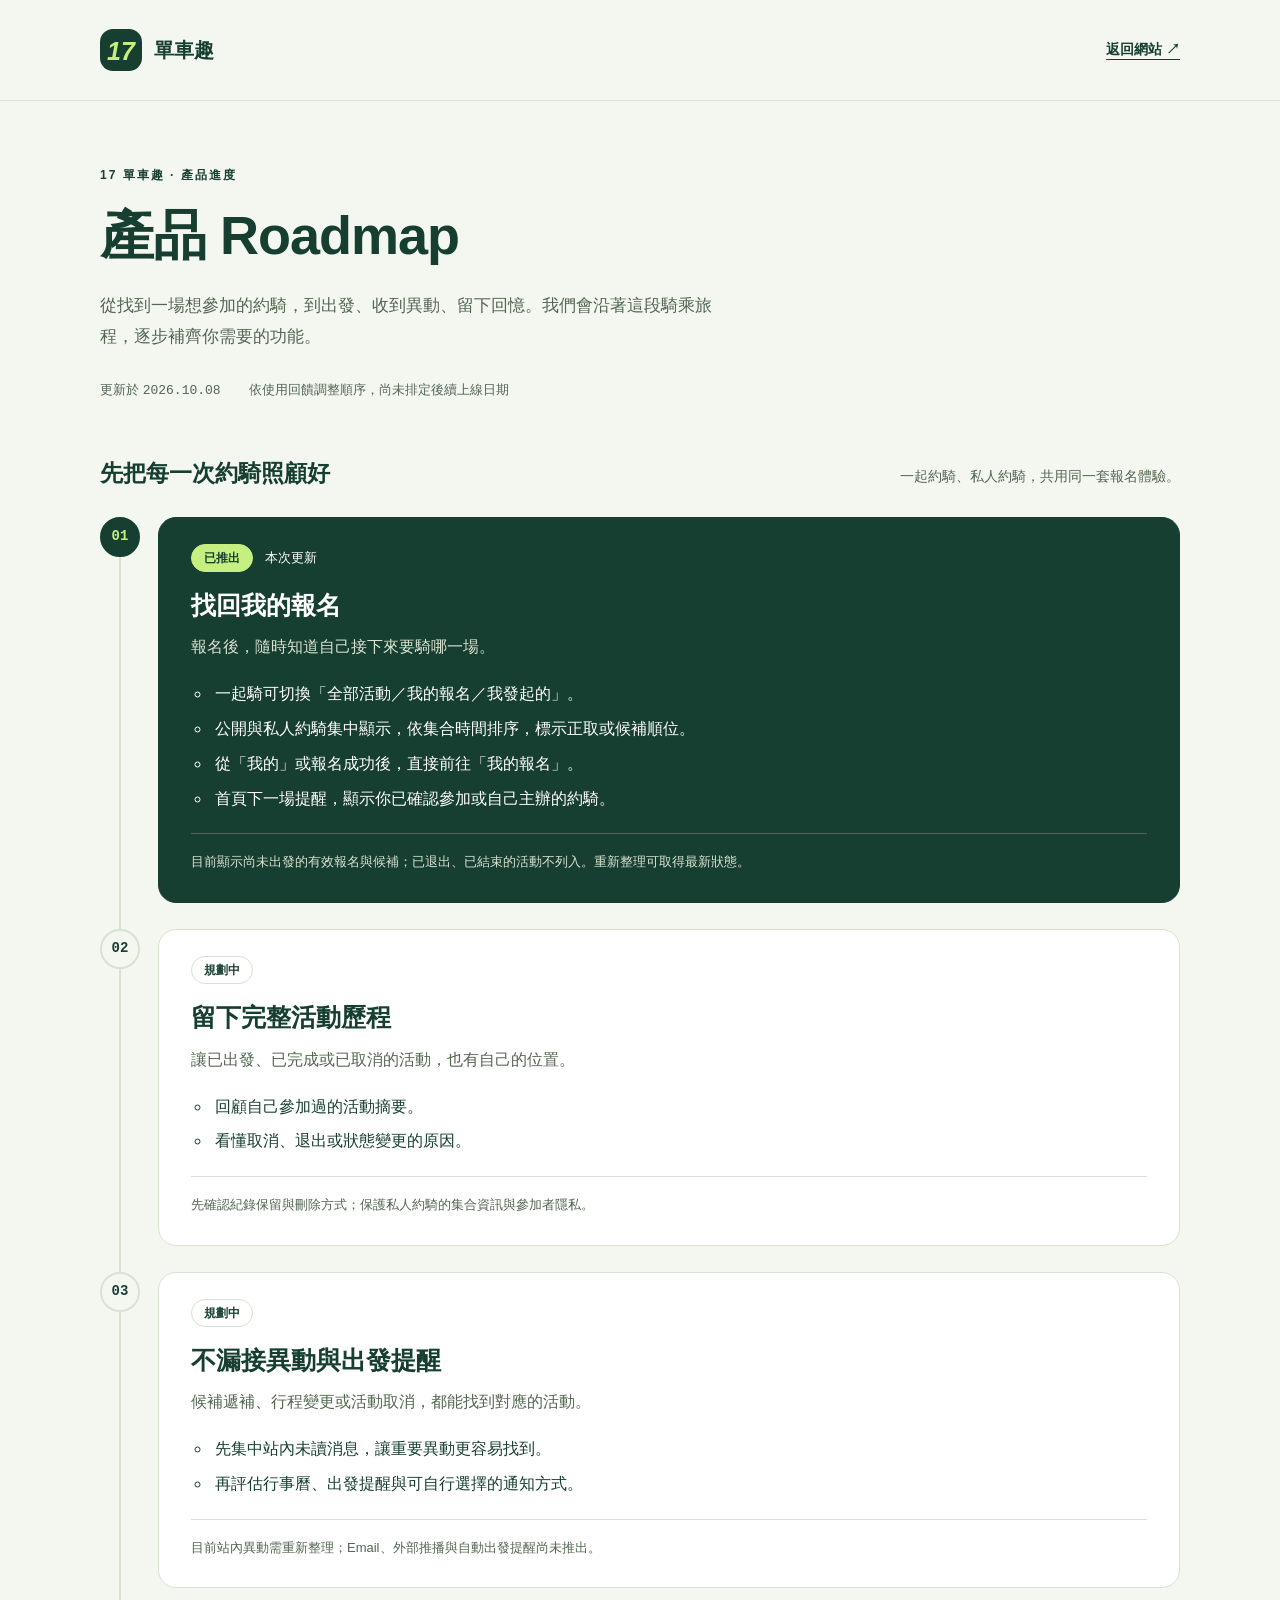
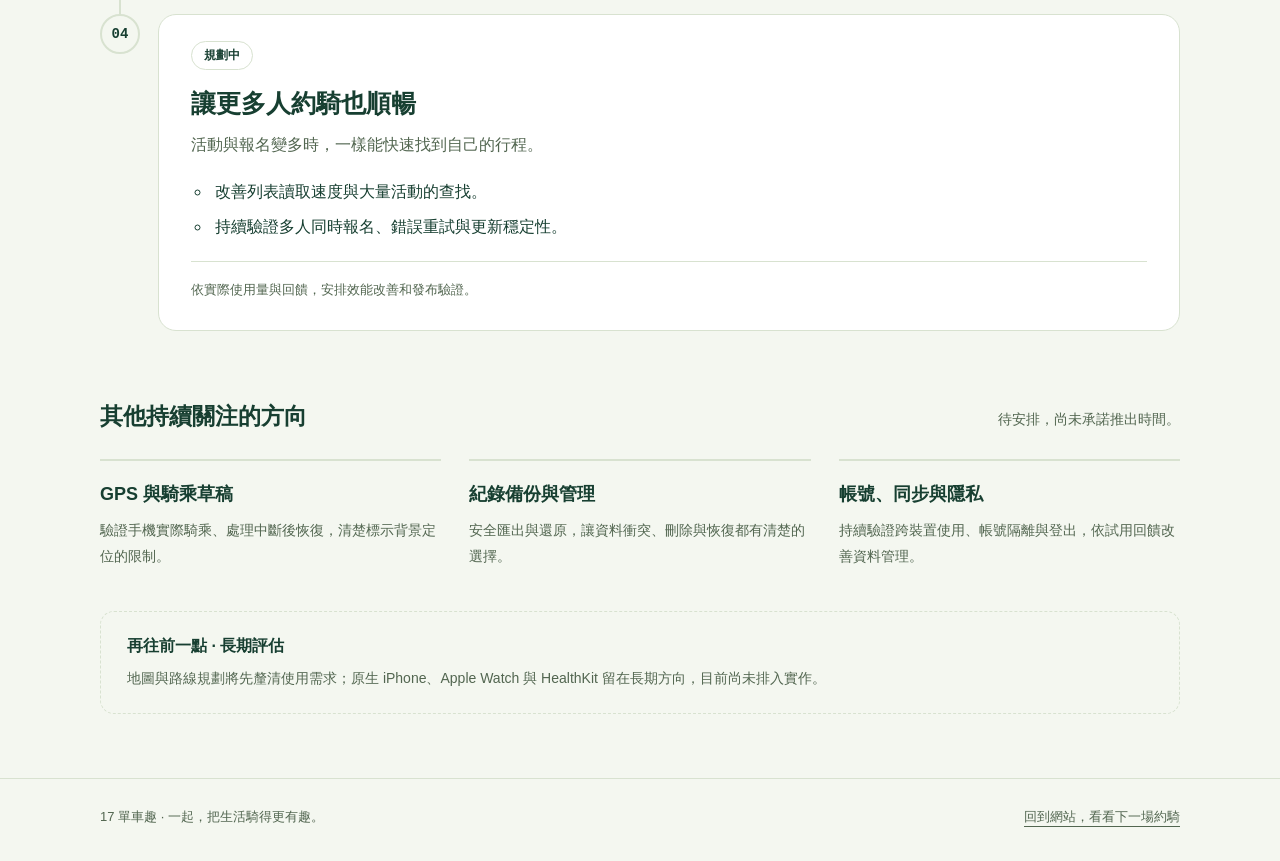
==== roadmap.html @ cc585994 "Deploy public roadmap and my registrations from bef583f Co-authored-by: multica-agent <github@multic" ====
<!doctype html>
<html lang="zh-Hant">
<head>
  <meta charset="utf-8">
  <meta name="viewport" content="width=device-width, initial-scale=1">
  <meta name="description" content="17 單車趣的產品進度與下一步：我的報名、活動歷程、行程提醒，以及更順暢的約騎體驗。">
  <meta name="theme-color" content="#173f31">
  <title>產品 Roadmap · 17 單車趣</title>
  <link rel="icon" href="./favicon.svg" type="image/svg+xml">
  <style>
    :root { color-scheme: light; --forest: #173f31; --lime: #c6ef81; --ground: #f4f7f0; --paper: #fff; --muted: #526650; --line: #d8e2d0; }
    * { box-sizing: border-box; }
    body { margin: 0; background: var(--ground); color: var(--forest); font-family: -apple-system, BlinkMacSystemFont, "Segoe UI", "PingFang TC", "Microsoft JhengHei", sans-serif; line-height: 1.8; }
    a { color: inherit; text-underline-offset: 5px; }
    a:focus-visible { outline: 3px solid var(--forest); outline-offset: 5px; border-radius: 4px; }
    .skip { position: absolute; top: -100px; left: 20px; padding: 10px 18px; background: var(--paper); z-index: 2; }
    .skip:focus { top: 12px; }
    .wrap { width: min(1080px, calc(100% - 64px)); margin-inline: auto; }
    header { border-bottom: 1px solid var(--line); }
    .topbar { min-height: 100px; display: flex; align-items: center; justify-content: space-between; gap: 24px; }
    .brand { display: inline-flex; align-items: center; gap: 12px; text-decoration: none; font-size: 20px; font-weight: 750; }
    .brand b { display: grid; place-items: center; width: 42px; height: 42px; border-radius: 13px; color: var(--lime); background: var(--forest); font-size: 25px; font-style: italic; }
    .home { font-size: 14px; font-weight: 600; padding-block: 12px; }
    .intro { padding: 64px 0 42px; max-width: 720px; }
    .eyebrow { margin: 0 0 12px; font-size: 12px; font-weight: 700; letter-spacing: 2px; }
    h1 { font-size: clamp(34px, 5.5vw, 54px); line-height: 1.35; letter-spacing: -1px; margin: 0 0 20px; }
    h2, h3 { line-height: 1.5; }
    .intro > p:not(.eyebrow) { color: var(--muted); margin: 0; font-size: 17px; max-width: 620px; }
    .meta { display: flex; gap: 10px 28px; flex-wrap: wrap; margin-top: 25px; color: var(--muted); font-size: 13px; }
    time { font-family: ui-monospace, SFMono-Regular, Consolas, monospace; }
    .section-head { display: flex; flex-wrap: wrap; align-items: baseline; justify-content: space-between; gap: 8px 25px; margin: 12px 0 26px; }
    .section-head h2 { margin: 0; font-size: 23px; }
    .section-head p { margin: 0; color: var(--muted); font-size: 14px; }
    .stages { padding: 0 0 0 58px; margin: 0; list-style: none; }
    .stage { position: relative; padding: 0 0 26px 0; }
    .stage::before { content: ""; position: absolute; left: -39px; top: 39px; bottom: -1px; border-left: 2px solid var(--line); }
    .stage:last-child::before { display: none; }
    .stop { position: absolute; left: -58px; top: 0; display: grid; place-items: center; width: 40px; height: 40px; border: 2px solid var(--line); border-radius: 50%; background: var(--ground); font-family: ui-monospace, monospace; font-size: 14px; font-weight: 700; }
    .released .stop { background: var(--forest); border-color: var(--forest); color: var(--lime); }
    .panel { background: var(--paper); padding: 26px 32px 28px; border: 1px solid var(--line); border-radius: 18px; }
    .released .panel { border-color: var(--forest); background: var(--forest); color: var(--paper); }
    .stage-top { display: flex; align-items: center; flex-wrap: wrap; gap: 12px; }
    .badge { display: inline-block; padding: 3px 12px; border: 1px solid var(--line); border-radius: 20px; font-size: 12px; font-weight: 700; line-height: 1.7; }
    .released .badge { color: var(--forest); background: var(--lime); border-color: var(--lime); }
    .stage-top span:last-child:not(.badge) { font-size: 13px; }
    .panel h3 { font-size: 25px; margin: 15px 0 9px; }
    .panel > p { margin: 0; color: var(--muted); }
    .released .panel > p { color: #d8e2d0; }
    .features { margin: 18px 0 0; padding-left: 20px; }
    .features li { padding-left: 4px; margin-top: 6px; }
    .detail { margin-top: 20px; padding-top: 16px; border-top: 1px solid var(--line); font-size: 13px; color: var(--muted); }
    .released .detail { color: #d8e2d0; border-color: #526650; }
    .directions { margin-top: 42px; }
    .direction-grid { display: grid; grid-template-columns: repeat(3, 1fr); gap: 28px; }
    .direction { padding-top: 20px; border-top: 2px solid var(--line); }
    .direction h3 { font-size: 18px; margin: 0 0 10px; }
    .direction p { margin: 0; font-size: 14px; color: var(--muted); }
    .outlook { margin: 42px 0 64px; padding: 22px 26px; border: 1px dashed var(--line); border-radius: 14px; }
    .outlook h3 { font-size: 16px; margin: 0 0 8px; }
    .outlook p { font-size: 14px; margin: 0; color: var(--muted); }
    footer { border-top: 1px solid var(--line); padding: 26px 0 34px; }
    .bottom { display: flex; justify-content: space-between; flex-wrap: wrap; gap: 12px 24px; font-size: 13px; color: var(--muted); }
    .bottom p { margin: 0; }
    @media (max-width: 680px) {
      .wrap { width: calc(100% - 36px); }
      .topbar { min-height: 82px; gap: 12px; }
      .brand { font-size: 18px; gap: 8px; }
      .brand b { width: 36px; height: 36px; border-radius: 10px; font-size: 23px; }
      .home { font-size: 13px; }
      .intro { padding: 38px 0 30px; }
      .intro > p:not(.eyebrow) { font-size: 15px; }
      .section-head { margin-top: 6px; }
      .section-head h2 { font-size: 21px; }
      .stages { padding-left: 36px; }
      .stop { left: -36px; width: 26px; height: 26px; font-size: 11px; }
      .stage::before { left: -24px; top: 25px; }
      .panel { padding: 20px; border-radius: 14px; }
      .panel h3 { font-size: 22px; }
      .panel > p, .features { font-size: 14px; }
      .direction-grid { grid-template-columns: 1fr; gap: 22px; }
      .outlook { padding: 20px; margin-bottom: 40px; }
    }
  </style>
</head>
<body>
  <a class="skip" href="#main">跳到主要內容</a>
  <header>
    <nav class="wrap topbar" aria-label="網站導覽">
      <a class="brand" href="./" aria-label="17 單車趣首頁"><b aria-hidden="true">17</b> 單車趣</a>
      <a class="home" href="./">返回網站 <span aria-hidden="true">↗</span></a>
    </nav>
  </header>
  <main class="wrap" id="main">
    <section class="intro" aria-labelledby="title">
      <p class="eyebrow">17 單車趣 · 產品進度</p>
      <h1 id="title">產品 Roadmap</h1>
      <p>從找到一場想參加的約騎，到出發、收到異動、留下回憶。我們會沿著這段騎乘旅程，逐步補齊你需要的功能。</p>
      <div class="meta"><span>更新於 <time datetime="2026-10-08">2026.10.08</time></span><span>依使用回饋調整順序，尚未排定後續上線日期</span></div>
    </section>
    <section aria-labelledby="journey">
      <div class="section-head"><h2 id="journey">先把每一次約騎照顧好</h2><p>一起約騎、私人約騎，共用同一套報名體驗。</p></div>
      <ol class="stages">
        <li class="stage released">
          <span class="stop" aria-hidden="true">01</span>
          <article class="panel" aria-labelledby="registrations">
            <div class="stage-top"><span class="badge">已推出</span><span>本次更新</span></div>
            <h3 id="registrations">找回我的報名</h3>
            <p>報名後，隨時知道自己接下來要騎哪一場。</p>
            <ul class="features">
              <li>一起騎可切換「全部活動／我的報名／我發起的」。</li>
              <li>公開與私人約騎集中顯示，依集合時間排序，標示正取或候補順位。</li>
              <li>從「我的」或報名成功後，直接前往「我的報名」。</li>
              <li>首頁下一場提醒，顯示你已確認參加或自己主辦的約騎。</li>
            </ul>
            <div class="detail">目前顯示尚未出發的有效報名與候補；已退出、已結束的活動不列入。重新整理可取得最新狀態。</div>
          </article>
        </li>
        <li class="stage">
          <span class="stop" aria-hidden="true">02</span>
          <article class="panel" aria-labelledby="history">
            <div class="stage-top"><span class="badge">規劃中</span></div>
            <h3 id="history">留下完整活動歷程</h3>
            <p>讓已出發、已完成或已取消的活動，也有自己的位置。</p>
            <ul class="features"><li>回顧自己參加過的活動摘要。</li><li>看懂取消、退出或狀態變更的原因。</li></ul>
            <div class="detail">先確認紀錄保留與刪除方式；保護私人約騎的集合資訊與參加者隱私。</div>
          </article>
        </li>
        <li class="stage">
          <span class="stop" aria-hidden="true">03</span>
          <article class="panel" aria-labelledby="reminders">
            <div class="stage-top"><span class="badge">規劃中</span></div>
            <h3 id="reminders">不漏接異動與出發提醒</h3>
            <p>候補遞補、行程變更或活動取消，都能找到對應的活動。</p>
            <ul class="features"><li>先集中站內未讀消息，讓重要異動更容易找到。</li><li>再評估行事曆、出發提醒與可自行選擇的通知方式。</li></ul>
            <div class="detail">目前站內異動需重新整理；Email、外部推播與自動出發提醒尚未推出。</div>
          </article>
        </li>
        <li class="stage">
          <span class="stop" aria-hidden="true">04</span>
          <article class="panel" aria-labelledby="reliability">
            <div class="stage-top"><span class="badge">規劃中</span></div>
            <h3 id="reliability">讓更多人約騎也順暢</h3>
            <p>活動與報名變多時，一樣能快速找到自己的行程。</p>
            <ul class="features"><li>改善列表讀取速度與大量活動的查找。</li><li>持續驗證多人同時報名、錯誤重試與更新穩定性。</li></ul>
            <div class="detail">依實際使用量與回饋，安排效能改善和發布驗證。</div>
          </article>
        </li>
      </ol>
    </section>
    <section class="directions" aria-labelledby="directions">
      <div class="section-head"><h2 id="directions">其他持續關注的方向</h2><p>待安排，尚未承諾推出時間。</p></div>
      <div class="direction-grid">
        <article class="direction"><h3>GPS 與騎乘草稿</h3><p>驗證手機實際騎乘、處理中斷後恢復，清楚標示背景定位的限制。</p></article>
        <article class="direction"><h3>紀錄備份與管理</h3><p>安全匯出與還原，讓資料衝突、刪除與恢復都有清楚的選擇。</p></article>
        <article class="direction"><h3>帳號、同步與隱私</h3><p>持續驗證跨裝置使用、帳號隔離與登出，依試用回饋改善資料管理。</p></article>
      </div>
    </section>
    <aside class="outlook" aria-labelledby="future">
      <h3 id="future">再往前一點 · 長期評估</h3>
      <p>地圖與路線規劃將先釐清使用需求；原生 iPhone、Apple Watch 與 HealthKit 留在長期方向，目前尚未排入實作。</p>
    </aside>
  </main>
  <footer><div class="wrap bottom"><p>17 單車趣 · 一起，把生活騎得更有趣。</p><a href="./">回到網站，看看下一場約騎</a></div></footer>
</body>
</html>
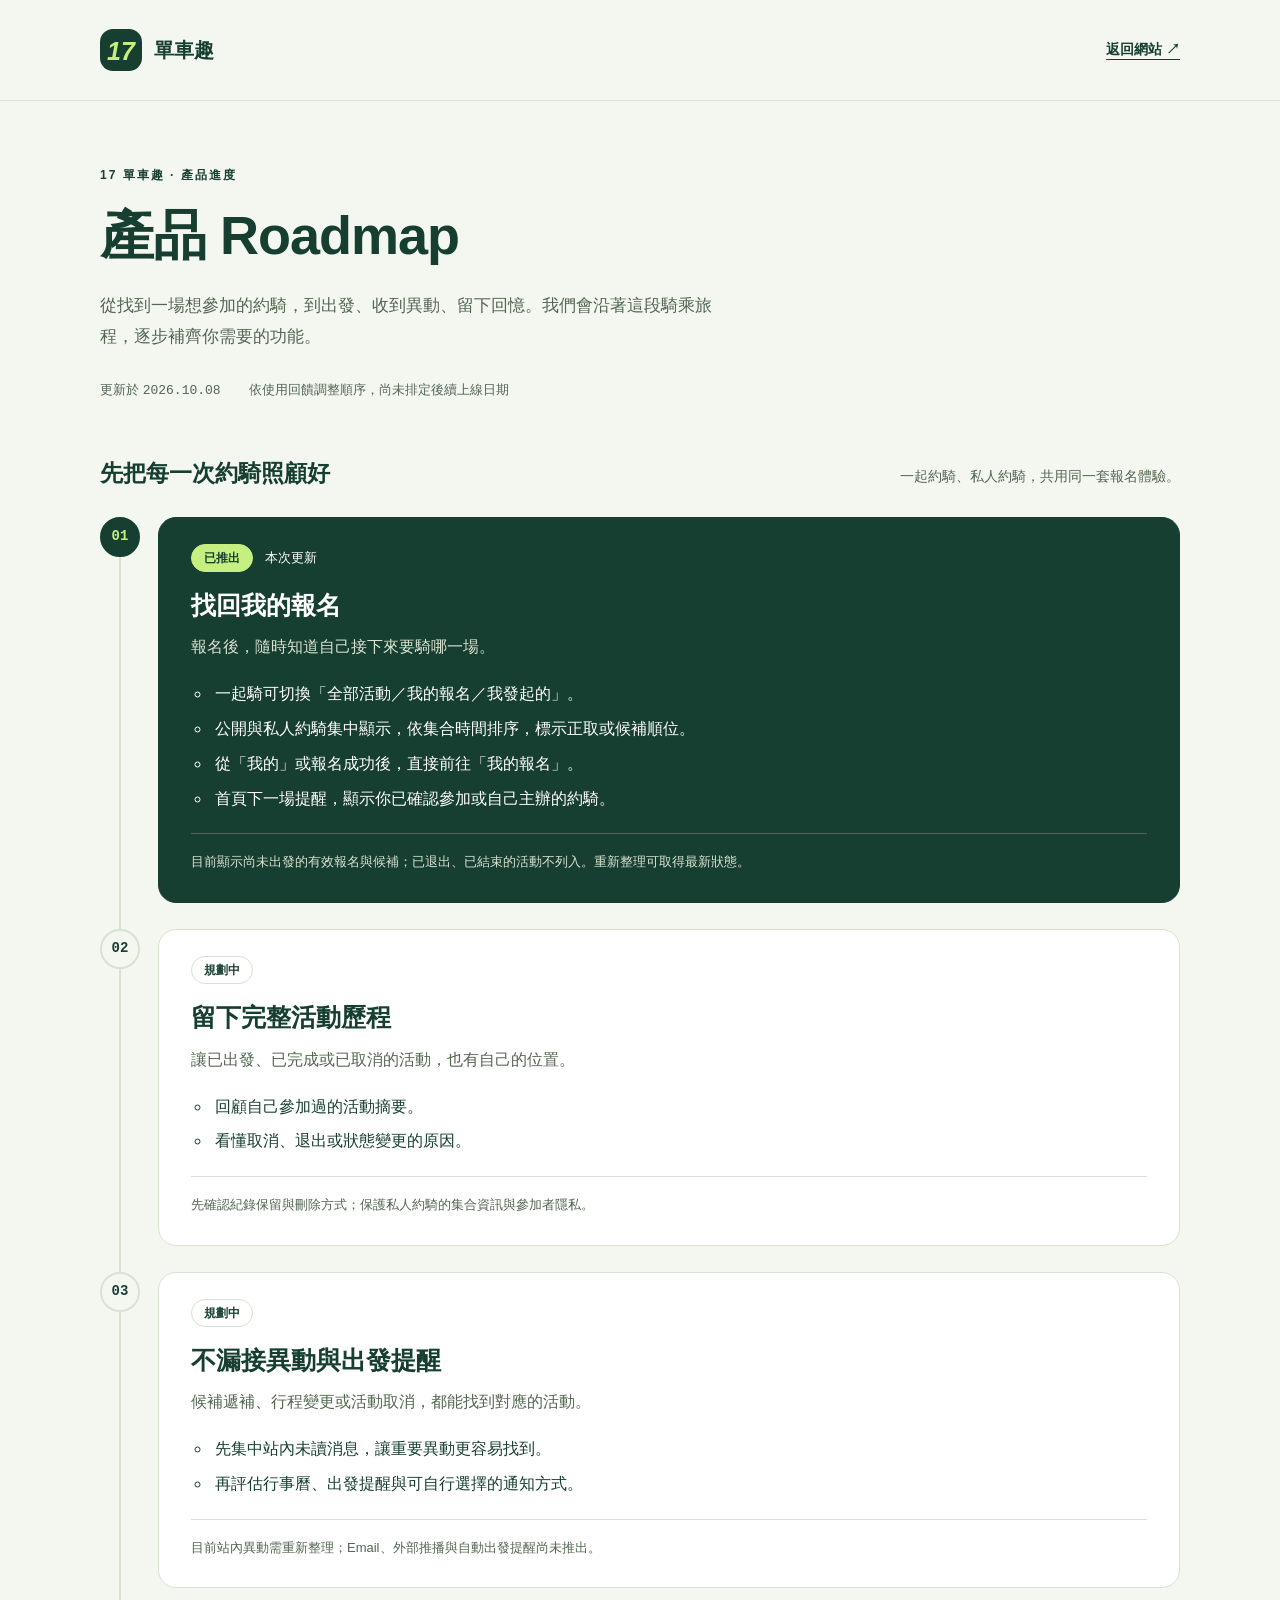
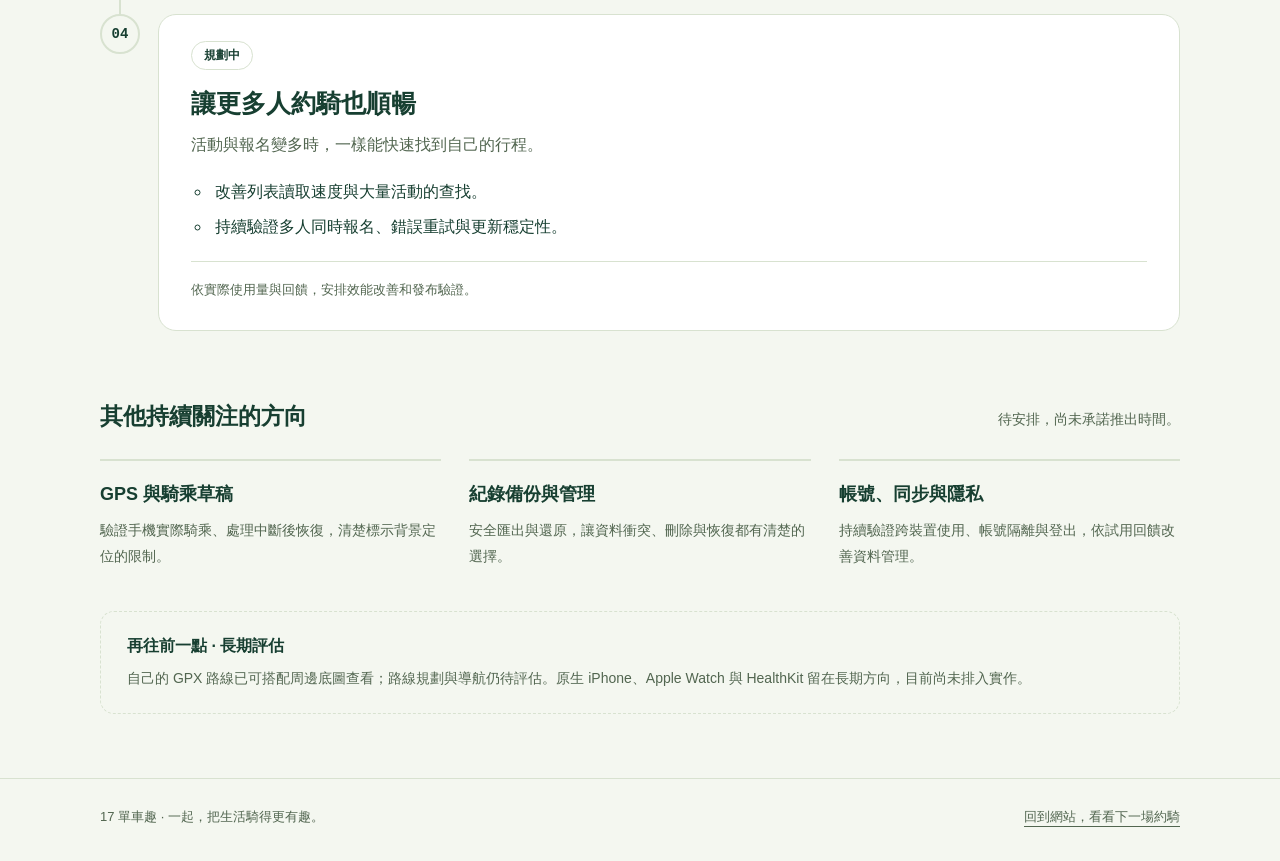
==== commit d297cc1a: "Deploy GPX basemaps from 818f3e5113a55d2b24ba2156477255f71478535a Co-authored-by: multica-agent <git" ====
--- a/roadmap.html
+++ b/roadmap.html
@@ -157,7 +157,7 @@
     </section>
     <aside class="outlook" aria-labelledby="future">
       <h3 id="future">再往前一點 · 長期評估</h3>
-      <p>地圖與路線規劃將先釐清使用需求；原生 iPhone、Apple Watch 與 HealthKit 留在長期方向，目前尚未排入實作。</p>
+      <p>自己的 GPX 路線已可搭配周邊底圖查看；路線規劃與導航仍待評估。原生 iPhone、Apple Watch 與 HealthKit 留在長期方向，目前尚未排入實作。</p>
     </aside>
   </main>
   <footer><div class="wrap bottom"><p>17 單車趣 · 一起，把生活騎得更有趣。</p><a href="./">回到網站，看看下一場約騎</a></div></footer>
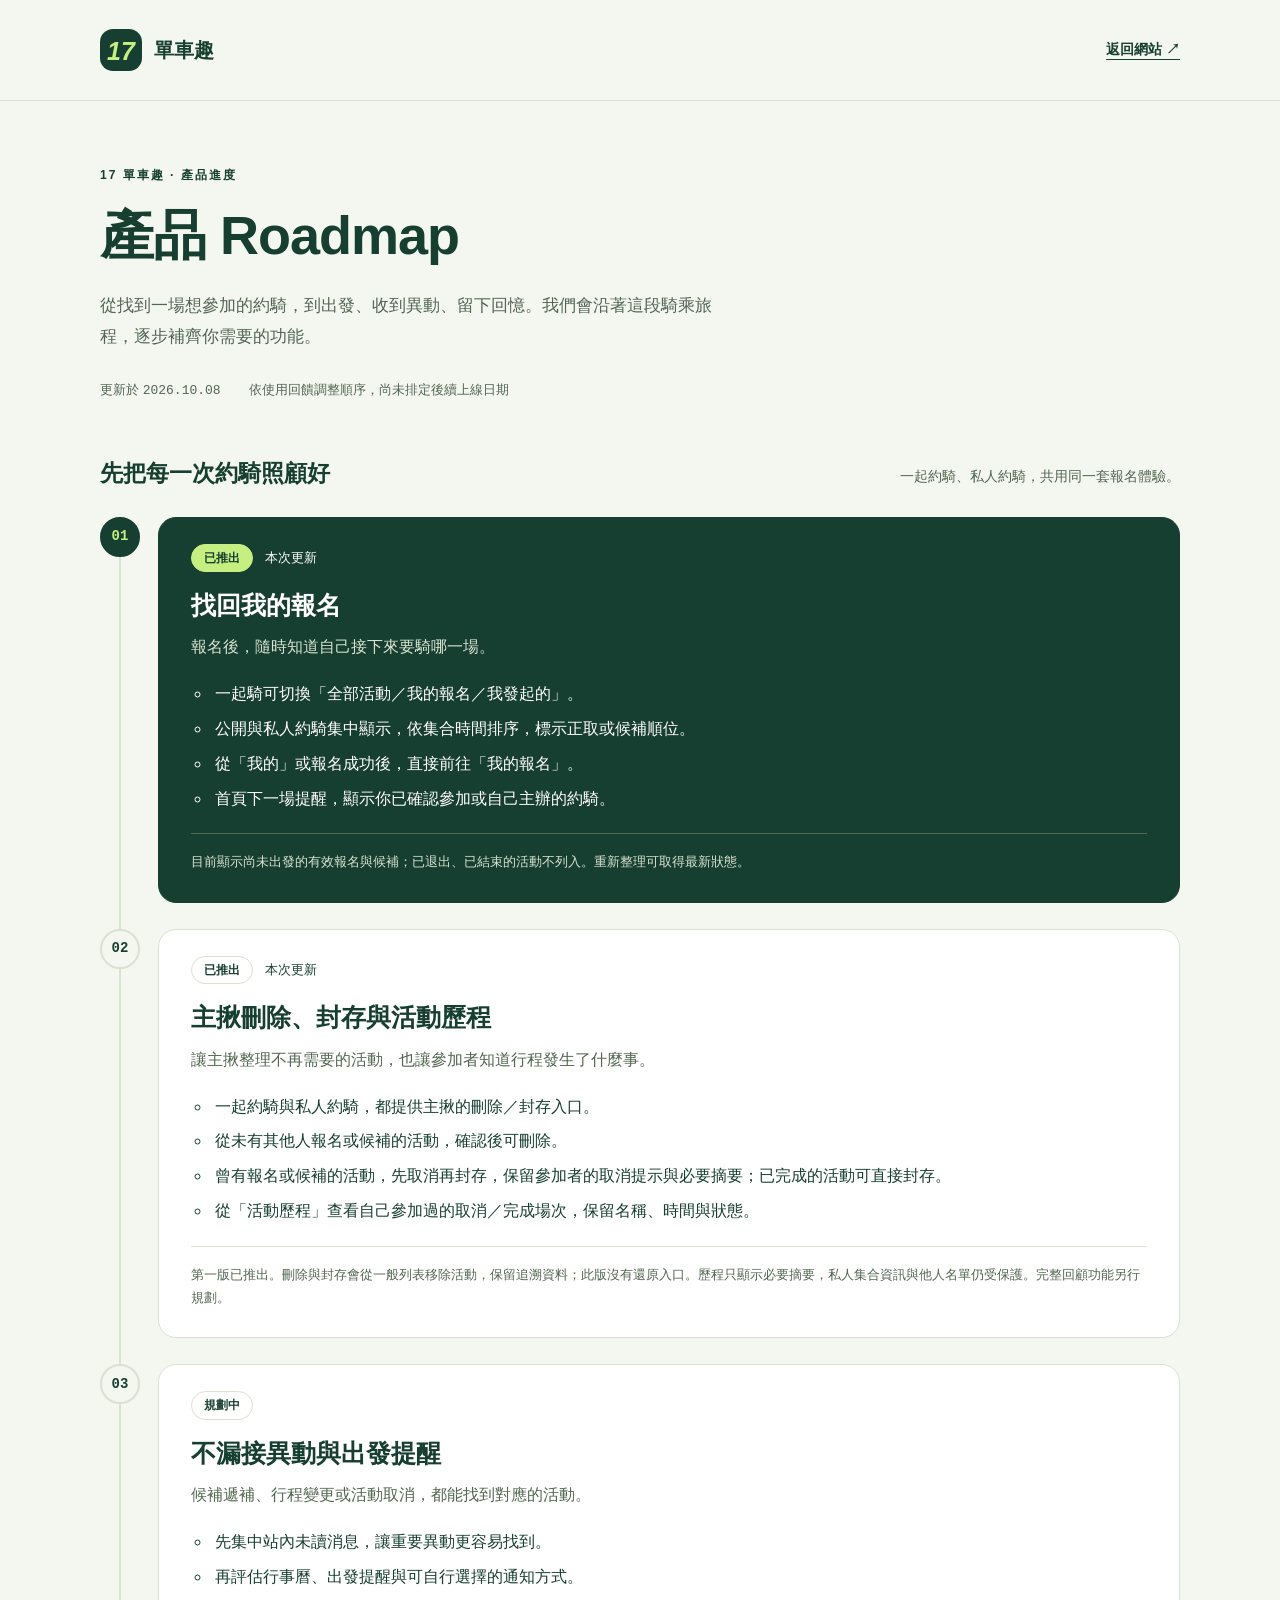
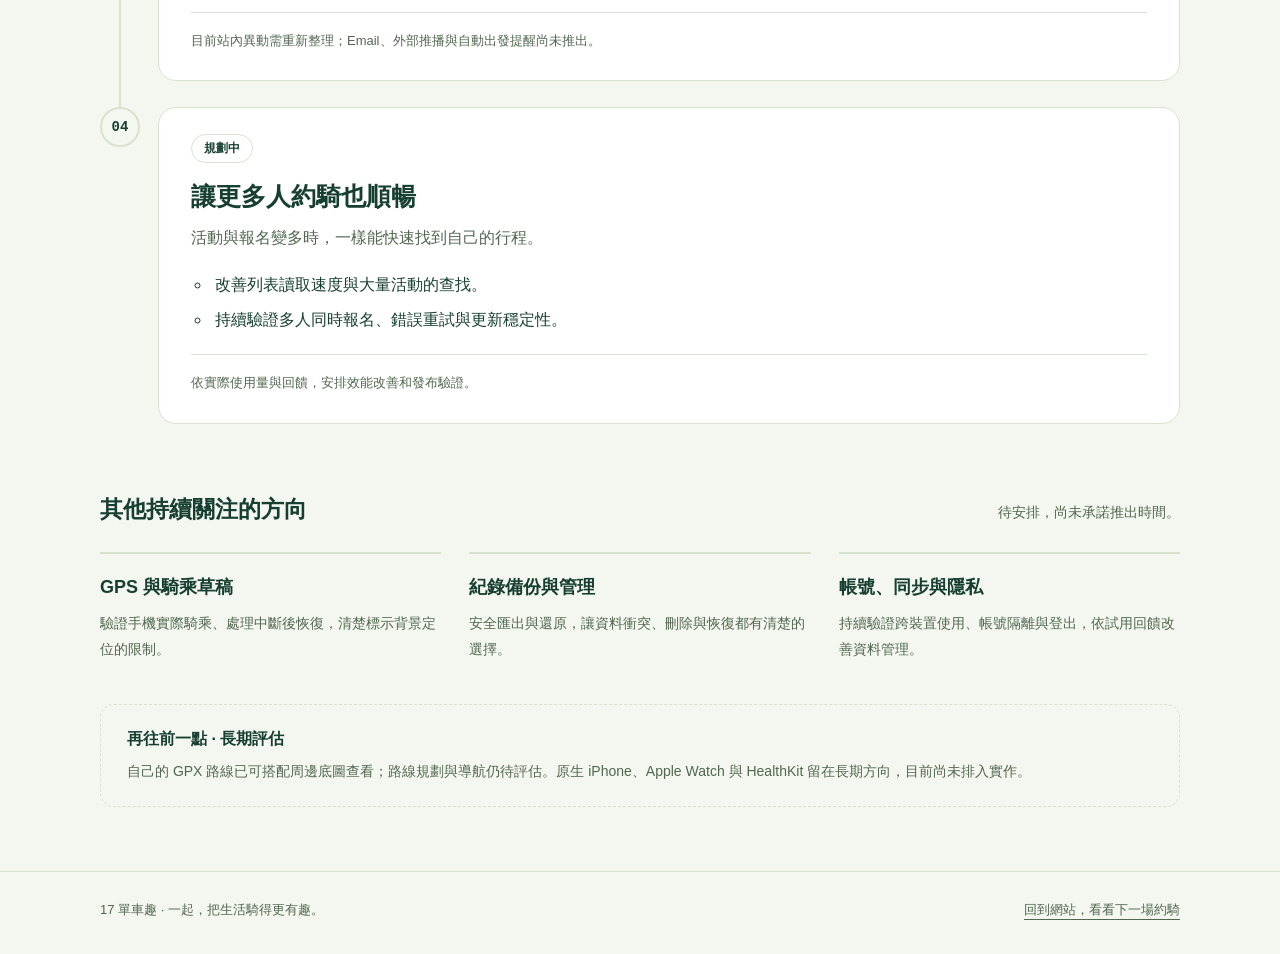
==== commit 2603ca5e: "Deploy host lifecycle and history with GPX maps from 6bcfa6b Co-authored-by: multica-agent <github@m" ====
--- a/roadmap.html
+++ b/roadmap.html
@@ -118,11 +118,16 @@
         <li class="stage">
           <span class="stop" aria-hidden="true">02</span>
           <article class="panel" aria-labelledby="history">
-            <div class="stage-top"><span class="badge">規劃中</span></div>
-            <h3 id="history">留下完整活動歷程</h3>
-            <p>讓已出發、已完成或已取消的活動，也有自己的位置。</p>
-            <ul class="features"><li>回顧自己參加過的活動摘要。</li><li>看懂取消、退出或狀態變更的原因。</li></ul>
-            <div class="detail">先確認紀錄保留與刪除方式；保護私人約騎的集合資訊與參加者隱私。</div>
+            <div class="stage-top"><span class="badge">已推出</span><span>本次更新</span></div>
+            <h3 id="history">主揪刪除、封存與活動歷程</h3>
+            <p>讓主揪整理不再需要的活動，也讓參加者知道行程發生了什麼事。</p>
+            <ul class="features">
+              <li>一起約騎與私人約騎，都提供主揪的刪除／封存入口。</li>
+              <li>從未有其他人報名或候補的活動，確認後可刪除。</li>
+              <li>曾有報名或候補的活動，先取消再封存，保留參加者的取消提示與必要摘要；已完成的活動可直接封存。</li>
+              <li>從「活動歷程」查看自己參加過的取消／完成場次，保留名稱、時間與狀態。</li>
+            </ul>
+            <div class="detail">第一版已推出。刪除與封存會從一般列表移除活動，保留追溯資料；此版沒有還原入口。歷程只顯示必要摘要，私人集合資訊與他人名單仍受保護。完整回顧功能另行規劃。</div>
           </article>
         </li>
         <li class="stage">
